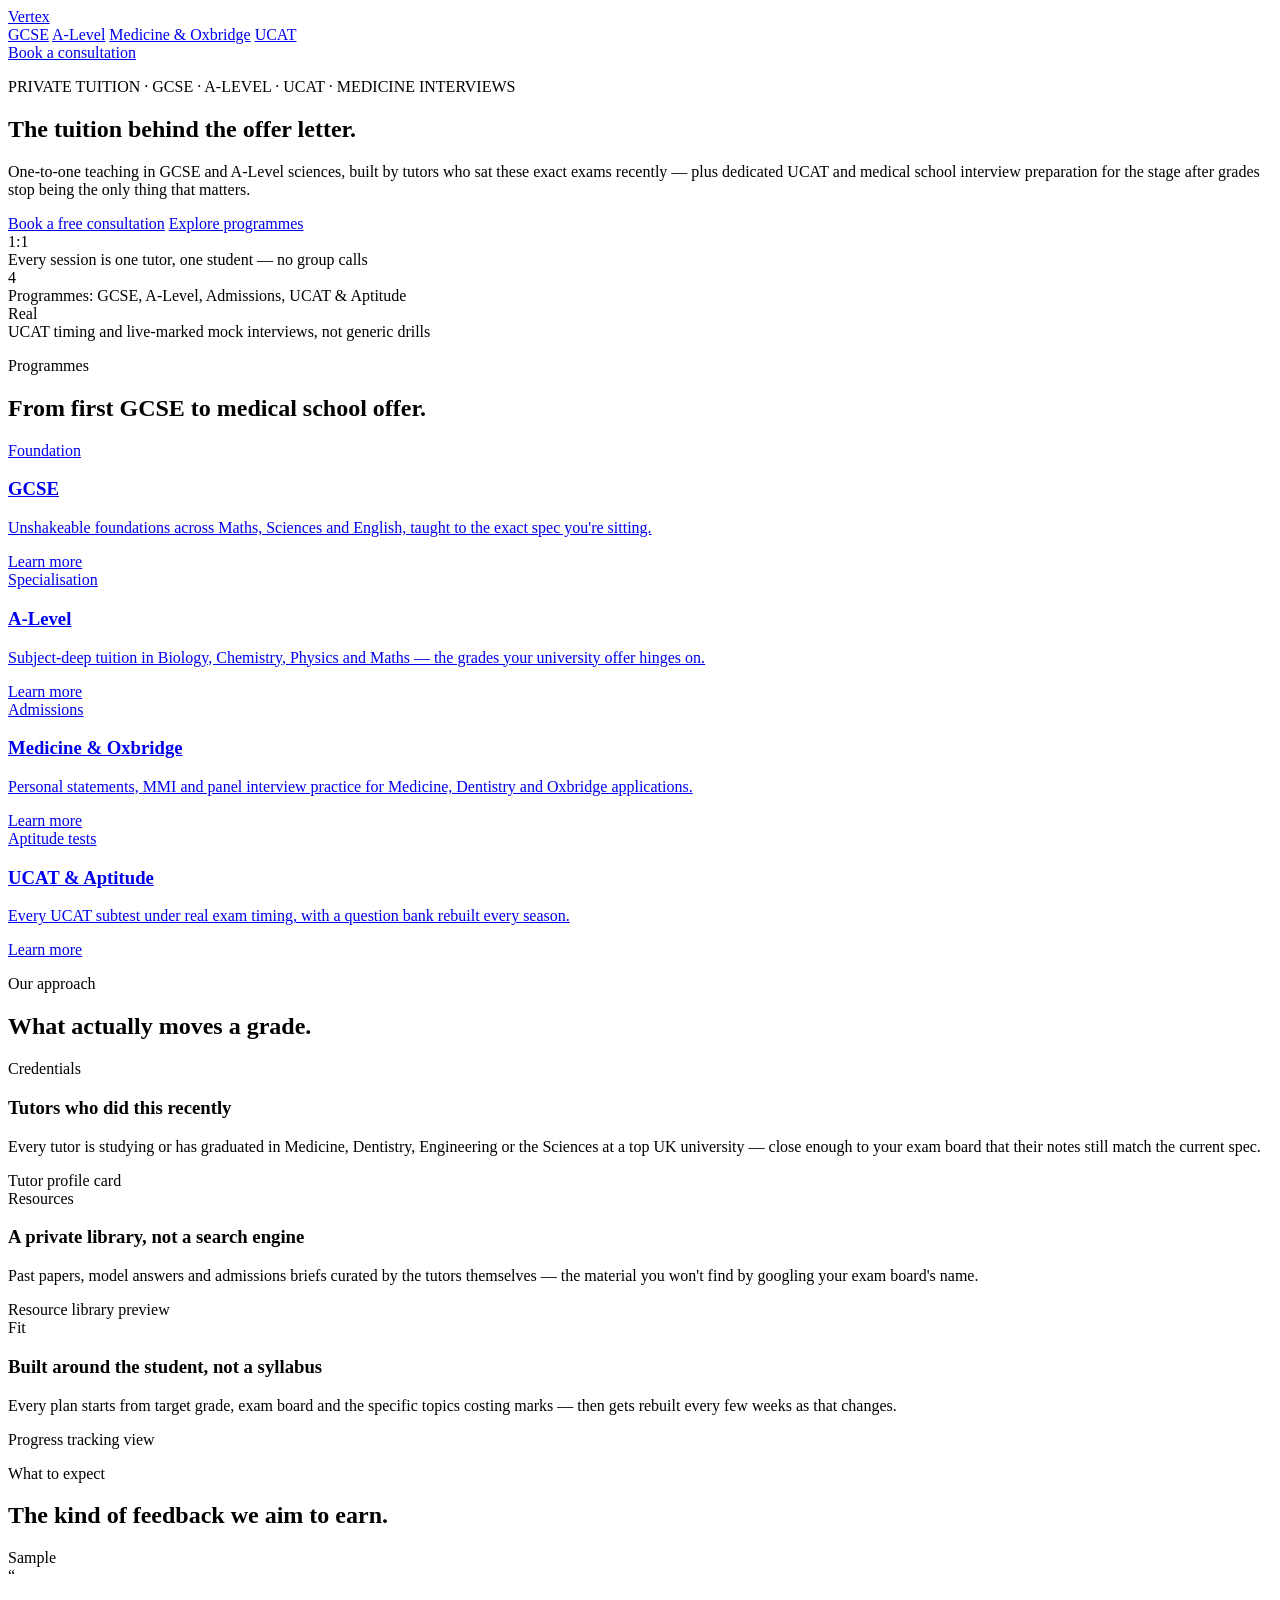
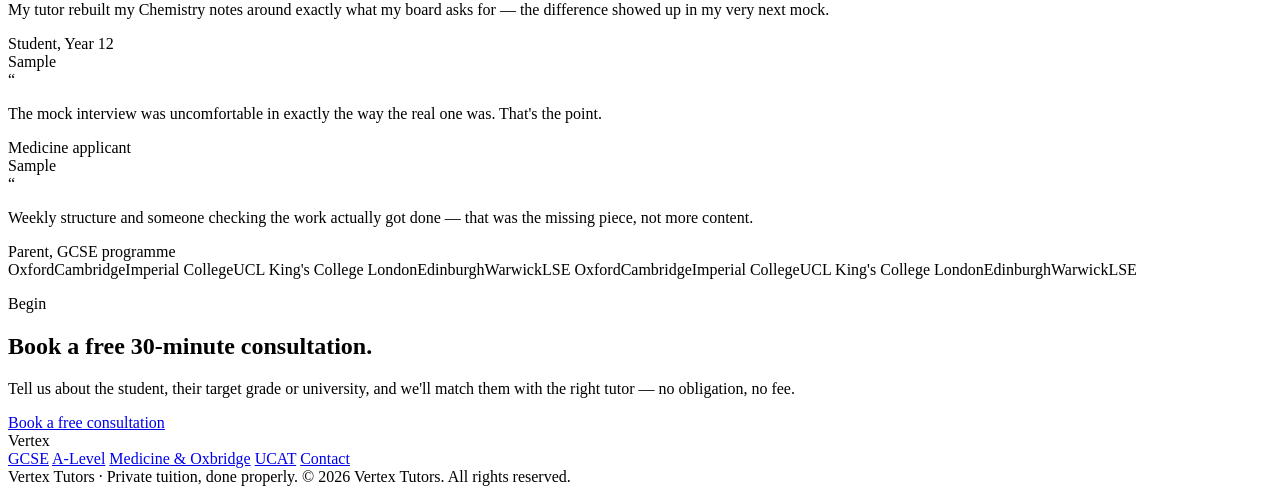
==== index.html @ 4289bbac "Add files via upload" ====
<!DOCTYPE html>
<html lang="en">
<head>
<meta charset="UTF-8">
<meta name="viewport" content="width=device-width, initial-scale=1.0">
<title>Vertex Tutors — GCSE, A-Level, Medicine &amp; UCAT Tuition</title>
<meta name="description" content="One-to-one tuition in GCSE and A-Level sciences, plus specialist UCAT and medical school interview preparation.">
<link rel="stylesheet" href="css/style.css">
</head>
<body data-page="home">

<header id="siteHeader">
  <a class="brand" href="index.html"><span class="dot"></span>Vertex</a>
  <nav class="links">
    <a href="gcse.html" data-page="gcse">GCSE</a>
    <a href="a-level.html" data-page="a-level">A-Level</a>
    <a href="medicine-oxbridge.html" data-page="medicine">Medicine &amp; Oxbridge</a>
    <a href="ucat.html" data-page="ucat">UCAT</a>
  </nav>
  <a class="nav-cta" href="contact.html">Book a consultation</a>
</header>

<section class="hero">
  <div class="hero-inner">
    <p class="eyebrow">PRIVATE TUITION · GCSE · A-LEVEL · UCAT · MEDICINE INTERVIEWS</p>
    <h1>The tuition behind the offer letter.</h1>
    <p class="lede" style="margin-left:auto;margin-right:auto;">
      One-to-one teaching in GCSE and A-Level sciences, built by tutors who sat these
      exact exams recently — plus dedicated UCAT and medical school interview
      preparation for the stage after grades stop being the only thing that matters.
    </p>
    <div class="hero-ctas">
      <a class="btn btn-primary" href="contact.html">Book a free consultation</a>
      <a class="btn btn-ghost" href="#programmes">Explore programmes</a>
    </div>
    <div class="scroll-cue"></div>
  </div>
</section>

<div class="strip">
  <div class="wrap">
    <div class="strip-item">
      <div class="num">1:1</div>
      <div class="label">Every session is one tutor, one student — no group calls</div>
    </div>
    <div class="strip-item">
      <div class="num">4</div>
      <div class="label">Programmes: GCSE, A-Level, Admissions, UCAT &amp; Aptitude</div>
    </div>
    <div class="strip-item">
      <div class="num">Real</div>
      <div class="label">UCAT timing and live-marked mock interviews, not generic drills</div>
    </div>
  </div>
</div>

<section id="programmes">
  <div class="wrap">
    <div class="section-head reveal">
      <p class="eyebrow">Programmes</p>
      <h2>From first GCSE to medical school offer.</h2>
    </div>
    <div class="prog-grid">
      <a class="prog-card reveal" href="gcse.html">
        <div class="prog-stage">Foundation</div>
        <h3>GCSE</h3>
        <p>Unshakeable foundations across Maths, Sciences and English, taught to the exact spec you're sitting.</p>
        <span class="card-link">Learn more</span>
      </a>
      <a class="prog-card reveal" href="a-level.html">
        <div class="prog-stage">Specialisation</div>
        <h3>A-Level</h3>
        <p>Subject-deep tuition in Biology, Chemistry, Physics and Maths — the grades your university offer hinges on.</p>
        <span class="card-link">Learn more</span>
      </a>
      <a class="prog-card reveal" href="medicine-oxbridge.html">
        <div class="prog-stage">Admissions</div>
        <h3>Medicine &amp; Oxbridge</h3>
        <p>Personal statements, MMI and panel interview practice for Medicine, Dentistry and Oxbridge applications.</p>
        <span class="card-link">Learn more</span>
      </a>
      <a class="prog-card reveal" href="ucat.html">
        <div class="prog-stage">Aptitude tests</div>
        <h3>UCAT &amp; Aptitude</h3>
        <p>Every UCAT subtest under real exam timing, with a question bank rebuilt every season.</p>
        <span class="card-link">Learn more</span>
      </a>
    </div>
  </div>
</section>

<section id="approach">
  <div class="section-head reveal">
    <p class="eyebrow">Our approach</p>
    <h2>What actually moves a grade.</h2>
  </div>

  <div class="pillar reveal">
    <div>
      <div class="pillar-tag">Credentials</div>
      <h3>Tutors who did this recently</h3>
      <p>Every tutor is studying or has graduated in Medicine, Dentistry, Engineering or the
      Sciences at a top UK university — close enough to your exam board that their notes
      still match the current spec.</p>
    </div>
    <div class="pillar-visual">Tutor profile card</div>
  </div>

  <div class="pillar reveal">
    <div>
      <div class="pillar-tag">Resources</div>
      <h3>A private library, not a search engine</h3>
      <p>Past papers, model answers and admissions briefs curated by the tutors themselves —
      the material you won't find by googling your exam board's name.</p>
    </div>
    <div class="pillar-visual">Resource library preview</div>
  </div>

  <div class="pillar reveal">
    <div>
      <div class="pillar-tag">Fit</div>
      <h3>Built around the student, not a syllabus</h3>
      <p>Every plan starts from target grade, exam board and the specific topics costing
      marks — then gets rebuilt every few weeks as that changes.</p>
    </div>
    <div class="pillar-visual">Progress tracking view</div>
  </div>
</section>

<section id="results">
  <div class="section-head reveal">
    <p class="eyebrow">What to expect</p>
    <h2>The kind of feedback we aim to earn.</h2>
  </div>
  <div class="quotes">
    <div class="quote-card reveal">
      <span class="sample-tag">Sample</span>
      <div class="quote-mark">&ldquo;</div>
      <p class="qtext">My tutor rebuilt my Chemistry notes around exactly what my board asks for —
      the difference showed up in my very next mock.</p>
      <div class="quote-who">Student, Year 12</div>
    </div>
    <div class="quote-card reveal">
      <span class="sample-tag">Sample</span>
      <div class="quote-mark">&ldquo;</div>
      <p class="qtext">The mock interview was uncomfortable in exactly the way the real one was.
      That's the point.</p>
      <div class="quote-who">Medicine applicant</div>
    </div>
    <div class="quote-card reveal">
      <span class="sample-tag">Sample</span>
      <div class="quote-mark">&ldquo;</div>
      <p class="qtext">Weekly structure and someone checking the work actually got done — that
      was the missing piece, not more content.</p>
      <div class="quote-who">Parent, GCSE programme</div>
    </div>
  </div>
  <div class="marquee-wrap reveal">
    <div class="marquee">
      <span>Oxford</span><span>Cambridge</span><span>Imperial College</span><span>UCL</span>
      <span>King's College London</span><span>Edinburgh</span><span>Warwick</span><span>LSE</span>
      <span>Oxford</span><span>Cambridge</span><span>Imperial College</span><span>UCL</span>
      <span>King's College London</span><span>Edinburgh</span><span>Warwick</span><span>LSE</span>
    </div>
  </div>
</section>

<section>
  <div class="cta-band reveal">
    <p class="eyebrow">Begin</p>
    <h2>Book a free 30-minute consultation.</h2>
    <p class="lede">Tell us about the student, their target grade or university, and we'll
    match them with the right tutor — no obligation, no fee.</p>
    <a class="btn btn-primary" href="contact.html">Book a free consultation</a>
  </div>
</section>

<footer>
  <div class="foot-wrap">
    <div class="brand" style="font-size:16px;"><span class="dot"></span>Vertex</div>
    <div class="foot-links">
      <a href="gcse.html">GCSE</a>
      <a href="a-level.html">A-Level</a>
      <a href="medicine-oxbridge.html">Medicine &amp; Oxbridge</a>
      <a href="ucat.html">UCAT</a>
      <a href="contact.html">Contact</a>
    </div>
  </div>
  <div class="foot-wrap foot-fine">
    <span>Vertex Tutors · Private tuition, done properly.</span>
    <span>© 2026 Vertex Tutors. All rights reserved.</span>
  </div>
</footer>

<script src="js/main.js" defer></script>
</body>
</html>
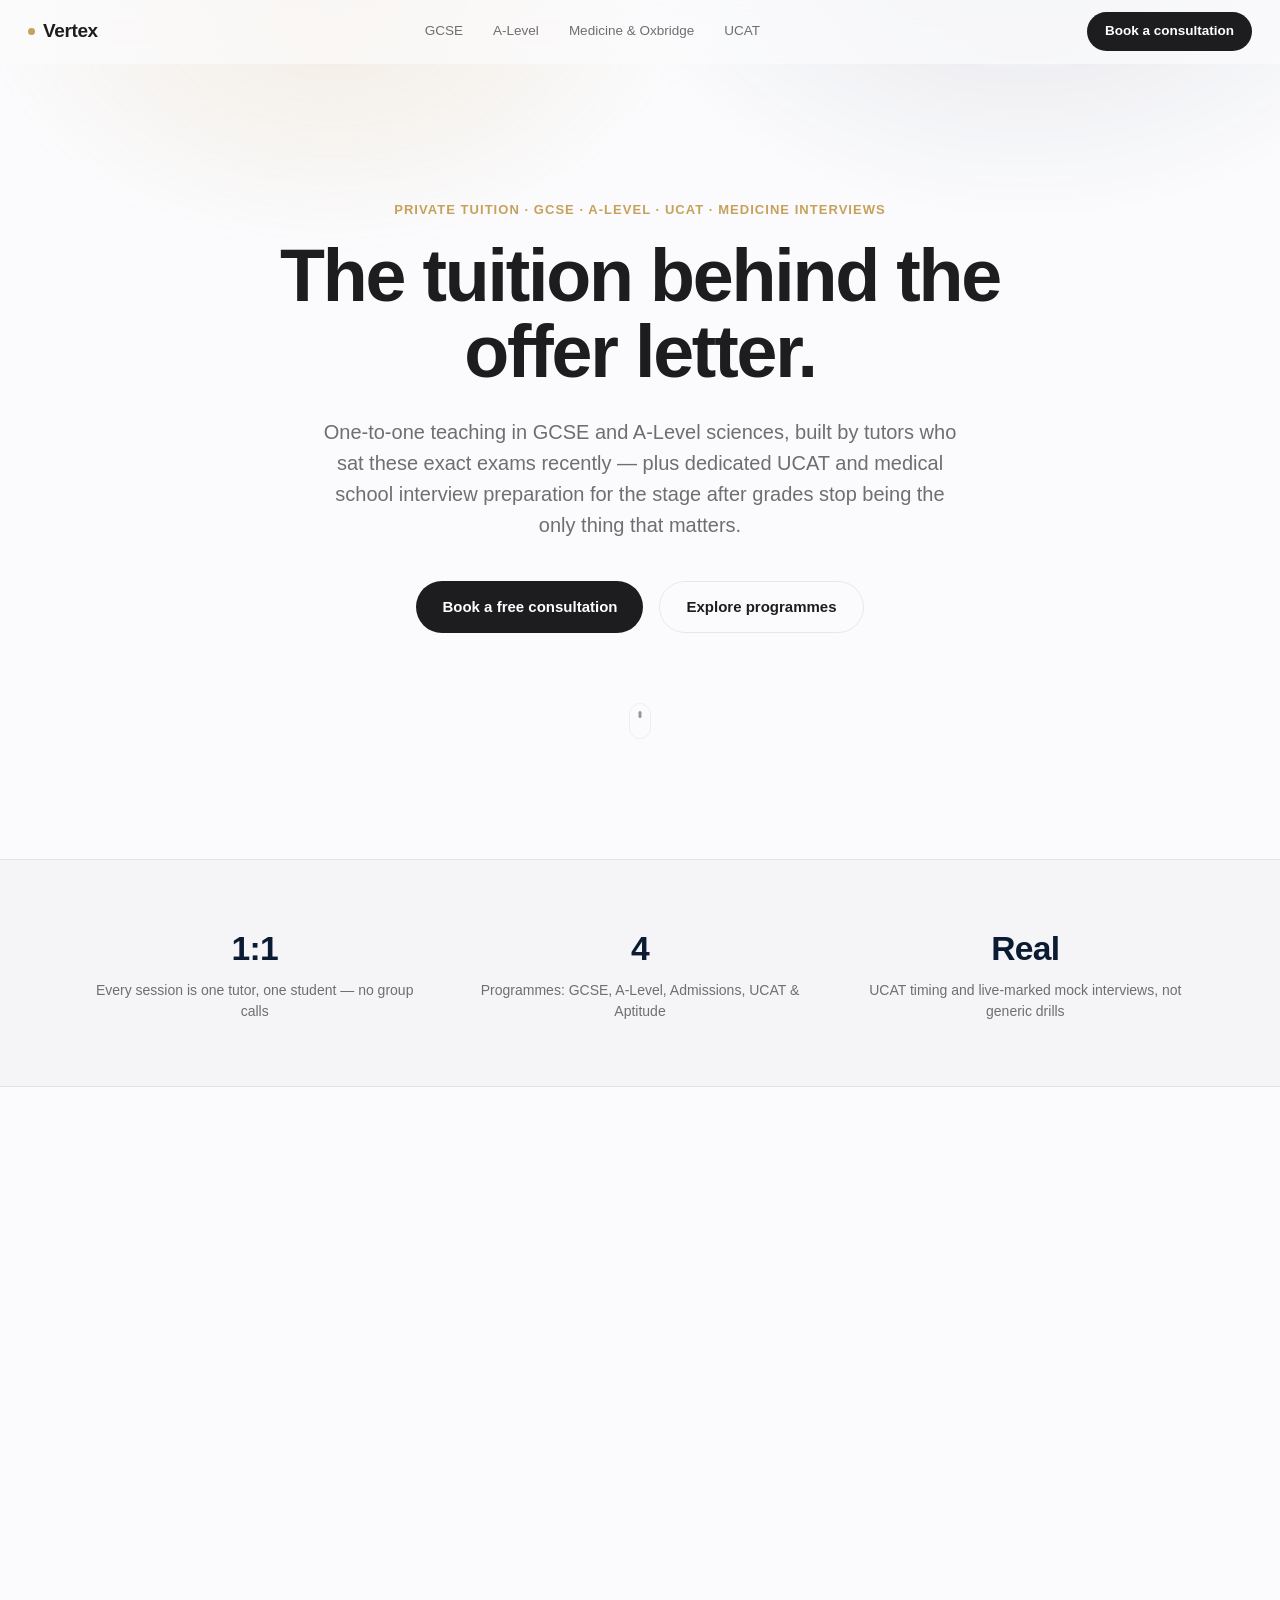
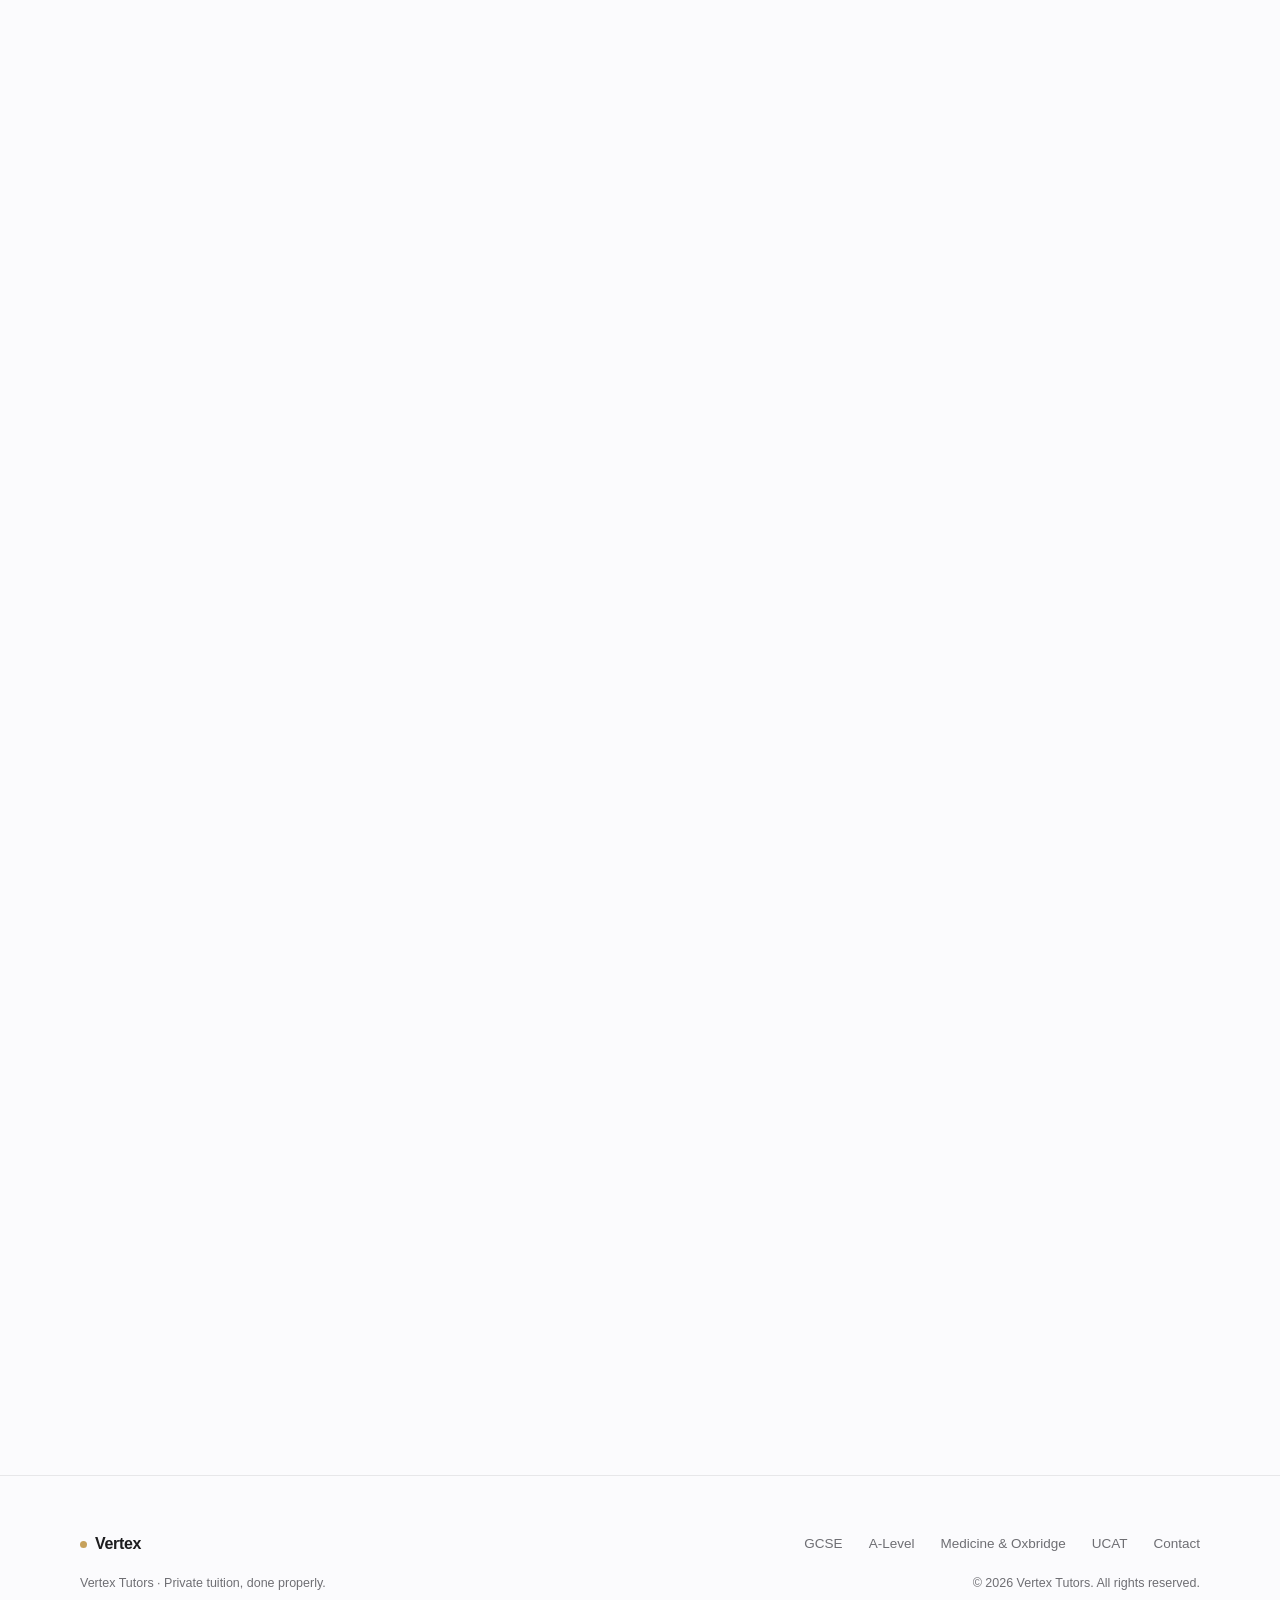
==== commit 846962da: "Fix stylesheet link path in index.html" ====
--- a/index.html
+++ b/index.html
@@ -5,7 +5,7 @@
 <meta name="viewport" content="width=device-width, initial-scale=1.0">
 <title>Vertex Tutors — GCSE, A-Level, Medicine &amp; UCAT Tuition</title>
 <meta name="description" content="One-to-one tuition in GCSE and A-Level sciences, plus specialist UCAT and medical school interview preparation.">
-<link rel="stylesheet" href="css/style.css">
+<link rel="stylesheet" href="style.css">
 </head>
 <body data-page="home">
 
--- a/style.css
+++ b/style.css
@@ -0,0 +1,217 @@
+:root{
+  --ink:#1d1d1f;
+  --ink-soft:#6e6e73;
+  --paper:#fbfbfd;
+  --mist:#f5f5f7;
+  --navy:#0b1b33;
+  --navy-2:#132b4f;
+  --brass:#c6a15b;
+  --brass-light:#e7cf9a;
+  --line:rgba(0,0,0,.08);
+  --line-dark:rgba(255,255,255,.14);
+  --radius:20px;
+  --font: -apple-system, BlinkMacSystemFont, "SF Pro Display", "SF Pro Text", "Helvetica Neue", Helvetica, Arial, sans-serif;
+}
+*{box-sizing:border-box;}
+html{scroll-behavior:smooth;}
+@media (prefers-reduced-motion: reduce){
+  html{scroll-behavior:auto;}
+  *{animation-duration:.001ms !important; transition-duration:.001ms !important;}
+}
+body{
+  margin:0; font-family:var(--font); color:var(--ink); background:var(--paper);
+  -webkit-font-smoothing:antialiased; line-height:1.5;
+}
+a{color:inherit; text-decoration:none;}
+img{max-width:100%; display:block;}
+section{padding:120px 24px;}
+.wrap{max-width:1120px; margin:0 auto;}
+.eyebrow{font-size:13px; font-weight:600; letter-spacing:.08em; text-transform:uppercase; color:var(--brass); margin:0 0 18px;}
+h1,h2,h3{margin:0; letter-spacing:-0.03em; font-weight:600;}
+h2{font-size:clamp(2rem,4.2vw,3.1rem); letter-spacing:-0.025em; line-height:1.08;}
+p{color:var(--ink-soft); margin:0;}
+.lede{font-size:clamp(1.05rem,1.6vw,1.25rem); line-height:1.55; max-width:640px;}
+button{font-family:inherit; cursor:pointer;}
+
+a:focus-visible, button:focus-visible, input:focus-visible, select:focus-visible, textarea:focus-visible, summary:focus-visible{
+  outline:2px solid var(--brass); outline-offset:3px; border-radius:6px;
+}
+
+/* NAV */
+header{
+  position:fixed; top:0; left:0; right:0; z-index:100;
+  display:flex; align-items:center; justify-content:space-between;
+  padding:0 28px; height:64px;
+  background:rgba(251,251,253,.72);
+  backdrop-filter:saturate(180%) blur(20px); -webkit-backdrop-filter:saturate(180%) blur(20px);
+  border-bottom:1px solid transparent; transition:border-color .3s ease;
+}
+header.scrolled{border-bottom-color:var(--line);}
+.brand{font-size:19px; font-weight:700; letter-spacing:-0.02em; display:flex; align-items:center; gap:8px;}
+.brand .dot{width:7px; height:7px; border-radius:50%; background:var(--brass); display:inline-block;}
+nav.links{display:flex; gap:30px; font-size:13.5px;}
+nav.links a{color:var(--ink-soft); transition:color .2s;}
+nav.links a:hover{color:var(--ink);}
+nav.links a.active{color:var(--ink); font-weight:600;}
+.nav-cta{font-size:13.5px; font-weight:600; background:var(--ink); color:#fff; padding:9px 18px; border-radius:100px; transition:background .2s;}
+.nav-cta:hover{background:#000;}
+
+/* PAGE HERO (subject pages) */
+.page-hero{
+  position:relative; padding:170px 24px 90px; text-align:center; overflow:hidden;
+}
+.page-hero::before{
+  content:""; position:absolute; inset:-20% -10% auto -10%; height:640px;
+  background:
+    radial-gradient(560px 380px at 28% 15%, rgba(198,161,91,.14), transparent 60%),
+    radial-gradient(640px 460px at 78% 5%, rgba(11,27,51,.08), transparent 60%);
+  filter:blur(10px); pointer-events:none;
+}
+.page-hero-inner{position:relative; max-width:760px; margin:0 auto;}
+.page-hero h1{font-size:clamp(2.2rem,5.2vw,3.6rem); line-height:1.06;}
+.page-hero .lede{margin:22px auto 0;}
+
+/* HOME HERO (bigger) */
+.hero{position:relative; padding:200px 24px 120px; text-align:center; overflow:hidden;}
+.hero::before{
+  content:""; position:absolute; inset:-20% -10% auto -10%; height:900px;
+  background:
+    radial-gradient(600px 400px at 30% 20%, rgba(198,161,91,.16), transparent 60%),
+    radial-gradient(700px 500px at 75% 10%, rgba(11,27,51,.10), transparent 60%);
+  filter:blur(10px); pointer-events:none;
+}
+.hero-inner{position:relative; max-width:840px; margin:0 auto;}
+.hero h1{font-size:clamp(2.6rem,6.4vw,4.6rem); line-height:1.04;}
+.hero .lede{margin:26px auto 0;}
+
+.hero-ctas{display:flex; gap:16px; justify-content:center; margin-top:40px; flex-wrap:wrap;}
+.btn{display:inline-flex; align-items:center; gap:8px; padding:14px 26px; border-radius:100px; font-size:15px; font-weight:600; border:none; transition:transform .25s ease, box-shadow .25s ease, background .25s ease;}
+.btn-primary{background:var(--ink); color:#fff;}
+.btn-primary:hover{background:#000; transform:translateY(-1px); box-shadow:0 10px 24px rgba(0,0,0,.18);}
+.btn-ghost{background:transparent; color:var(--ink); border:1px solid var(--line);}
+.btn-ghost:hover{border-color:var(--ink);}
+
+.scroll-cue{margin:70px auto 0; width:22px; height:36px; border:1.5px solid var(--line); border-radius:14px; position:relative; opacity:.7;}
+.scroll-cue::after{content:""; position:absolute; top:7px; left:50%; width:3px; height:7px; background:var(--ink-soft); border-radius:3px; transform:translateX(-50%); animation:cue 1.8s infinite;}
+@keyframes cue{0%{opacity:1; transform:translate(-50%,0);}70%{opacity:0; transform:translate(-50%,8px);}100%{opacity:0;}}
+
+/* FEATURE / STAT STRIP */
+.strip{padding:64px 24px; border-top:1px solid var(--line); border-bottom:1px solid var(--line); background:var(--mist);}
+.strip .wrap{display:grid; grid-template-columns:repeat(3,1fr); gap:36px;}
+.strip-item{text-align:center;}
+.strip-item .num{font-size:2.1rem; font-weight:700; letter-spacing:-0.02em; color:var(--navy);}
+.strip-item .label{font-size:14px; color:var(--ink-soft); margin-top:6px;}
+
+/* reveal on scroll */
+.reveal{opacity:0; transform:translateY(24px); transition:opacity .7s ease, transform .7s ease;}
+.reveal.in{opacity:1; transform:none;}
+
+/* PROGRAMME / TOPIC CARDS */
+.section-head{max-width:640px; margin-bottom:64px;}
+.prog-grid{display:grid; grid-template-columns:repeat(4,1fr); gap:20px;}
+.topic-grid{display:grid; grid-template-columns:repeat(3,1fr); gap:20px;}
+.prog-card{background:#fff; border:1px solid var(--line); border-radius:var(--radius); padding:32px 26px; display:flex; flex-direction:column; gap:16px; transition:transform .3s ease, box-shadow .3s ease;}
+.prog-card:hover{transform:translateY(-6px); box-shadow:0 20px 40px rgba(0,0,0,.07);}
+.prog-stage{font-size:11.5px; font-weight:700; text-transform:uppercase; letter-spacing:.07em; color:var(--brass);}
+.prog-card h3{font-size:1.25rem;}
+.prog-card p{font-size:14.5px;}
+.prog-list{list-style:none; padding:0; margin:6px 0 0; display:flex; flex-direction:column; gap:8px;}
+.prog-list li{font-size:13.5px; color:var(--ink-soft); padding-left:18px; position:relative;}
+.prog-list li::before{content:"–"; position:absolute; left:0; color:var(--brass);}
+.card-link{margin-top:auto; font-size:13.5px; font-weight:600; color:var(--ink);}
+.card-link::after{content:" →"; }
+
+/* SIGNATURE: UCAT DEMO */
+.demo-section{background:linear-gradient(160deg,var(--navy),var(--navy-2)); color:#fff; border-radius:32px; margin:0 auto; max-width:1120px;}
+.demo-section .eyebrow{color:var(--brass-light);}
+.demo-section h2{color:#fff;}
+.demo-section .lede{color:rgba(255,255,255,.72);}
+.demo-shell{margin-top:56px; background:rgba(255,255,255,.04); border:1px solid var(--line-dark); border-radius:24px; padding:36px; display:grid; grid-template-columns:180px 1fr; gap:36px; align-items:start;}
+.timer-wrap{display:flex; flex-direction:column; align-items:center; gap:14px;}
+.timer-ring{width:140px; height:140px; transform:rotate(-90deg);}
+.timer-ring circle{fill:none; stroke-width:6;}
+.timer-track{stroke:rgba(255,255,255,.12);}
+.timer-bar{stroke:var(--brass-light); stroke-linecap:round; transition:stroke-dashoffset 1s linear;}
+.timer-num{margin-top:-98px; font-size:28px; font-weight:700; letter-spacing:-0.02em;}
+.timer-label{font-size:12px; color:rgba(255,255,255,.55); text-transform:uppercase; letter-spacing:.08em; margin-top:98px;}
+.subtest-tabs{display:flex; gap:8px; flex-wrap:wrap; margin-bottom:22px;}
+.tab{padding:8px 16px; border-radius:100px; font-size:13px; font-weight:600; border:1px solid var(--line-dark); background:transparent; color:rgba(255,255,255,.7); transition:all .2s ease;}
+.tab.active{background:var(--brass-light); color:var(--navy); border-color:var(--brass-light);}
+.q-card{min-height:150px;}
+.q-context{font-size:13px; color:rgba(255,255,255,.5); margin-bottom:8px; text-transform:uppercase; letter-spacing:.05em;}
+.q-text{font-size:16.5px; line-height:1.6; color:#fff; margin-bottom:20px;}
+.options{display:grid; grid-template-columns:1fr 1fr; gap:10px;}
+.opt{text-align:left; padding:12px 16px; border-radius:12px; font-size:14.5px; border:1px solid var(--line-dark); background:rgba(255,255,255,.03); color:#fff; transition:all .2s ease;}
+.opt:hover{border-color:rgba(255,255,255,.35);}
+.opt.correct{background:rgba(122,214,150,.16); border-color:#7ad696; color:#dff7e6;}
+.opt.incorrect{background:rgba(230,120,120,.14); border-color:#e67878; color:#fadada;}
+.feedback{margin-top:14px; font-size:13.5px; min-height:18px; color:var(--brass-light);}
+
+/* APPROACH PILLARS */
+.pillar{display:grid; grid-template-columns:1fr 1fr; gap:60px; align-items:center; padding:56px 0; border-top:1px solid var(--line);}
+.pillar:last-child{border-bottom:1px solid var(--line);}
+.pillar-tag{font-size:12px; font-weight:700; color:var(--brass); text-transform:uppercase; letter-spacing:.08em; margin-bottom:10px;}
+.pillar h3{font-size:1.6rem; margin-bottom:14px;}
+.pillar p{font-size:15.5px;}
+.pillar-visual{height:200px; border-radius:20px; background:var(--mist); display:flex; align-items:center; justify-content:center; font-size:13px; color:var(--ink-soft); border:1px solid var(--line);}
+
+/* TESTIMONIALS */
+.quotes{display:grid; grid-template-columns:repeat(3,1fr); gap:22px;}
+.quote-card{background:var(--mist); border-radius:var(--radius); padding:30px 26px; display:flex; flex-direction:column; gap:18px; position:relative;}
+.quote-mark{font-size:34px; color:var(--brass); font-weight:700; line-height:1;}
+.quote-card p.qtext{color:var(--ink); font-size:15px; line-height:1.55;}
+.quote-who{font-size:13px; color:var(--ink-soft);}
+.sample-tag{position:absolute; top:18px; right:18px; font-size:10.5px; letter-spacing:.06em; text-transform:uppercase; color:var(--ink-soft); background:#fff; border:1px solid var(--line); padding:3px 8px; border-radius:100px;}
+.marquee-wrap{overflow:hidden; margin-top:56px; border-top:1px solid var(--line); border-bottom:1px solid var(--line); padding:22px 0;}
+.marquee{display:flex; gap:52px; white-space:nowrap; animation:scroll 28s linear infinite; width:max-content;}
+@keyframes scroll{from{transform:translateX(0);}to{transform:translateX(-50%);}}
+.marquee span{font-size:14px; color:var(--ink-soft); font-weight:600;}
+
+/* FAQ */
+.faq{max-width:760px;}
+.faq details{border-top:1px solid var(--line); padding:22px 0;}
+.faq details:last-child{border-bottom:1px solid var(--line);}
+.faq summary{cursor:pointer; font-size:16px; font-weight:600; list-style:none; display:flex; justify-content:space-between; align-items:center; gap:20px;}
+.faq summary::-webkit-details-marker{display:none;}
+.faq summary::after{content:"+"; font-size:20px; color:var(--brass); font-weight:400; flex-shrink:0;}
+.faq details[open] summary::after{content:"–";}
+.faq p{margin-top:14px; font-size:14.5px; line-height:1.6;}
+
+/* CTA BAND */
+.cta-band{background:var(--mist); border-radius:32px; padding:64px; text-align:center; display:flex; flex-direction:column; align-items:center; gap:22px;}
+.cta-band h2{max-width:520px;}
+
+/* CONTACT */
+.contact-box{background:var(--mist); border-radius:32px; padding:64px; display:grid; grid-template-columns:1fr 1fr; gap:56px;}
+.form-row{display:flex; flex-direction:column; gap:8px; margin-bottom:18px;}
+.form-row label{font-size:13px; font-weight:600; color:var(--ink);}
+.form-row input, .form-row select, .form-row textarea{padding:12px 14px; border-radius:12px; border:1px solid var(--line); font-size:14.5px; font-family:inherit; background:#fff; color:var(--ink);}
+.form-row textarea{resize:vertical; min-height:90px;}
+.form-success{display:none; text-align:center; padding:40px 10px;}
+.form-success h3{margin-bottom:10px;}
+.form-success p{font-size:14.5px;}
+
+footer{padding:56px 24px 40px; border-top:1px solid var(--line);}
+.foot-wrap{max-width:1120px; margin:0 auto; display:flex; justify-content:space-between; align-items:center; flex-wrap:wrap; gap:20px;}
+.foot-links{display:flex; gap:26px; font-size:13.5px; color:var(--ink-soft);}
+.foot-fine{font-size:12.5px; color:var(--ink-soft); margin-top:18px;}
+
+@media (max-width:860px){
+  nav.links{display:none;}
+  .strip .wrap{grid-template-columns:1fr; gap:28px;}
+  .prog-grid{grid-template-columns:1fr 1fr;}
+  .topic-grid{grid-template-columns:1fr;}
+  .demo-shell{grid-template-columns:1fr;}
+  .timer-wrap{flex-direction:row; justify-content:center;}
+  .timer-num{margin-top:0; position:relative; margin-left:-98px;}
+  .pillar{grid-template-columns:1fr;}
+  .pillar-visual{order:-1; height:140px;}
+  .quotes{grid-template-columns:1fr;}
+  .contact-box{grid-template-columns:1fr; padding:40px 26px;}
+  .cta-band{padding:44px 26px;}
+  section{padding:80px 20px;}
+}
+@media (max-width:520px){
+  .prog-grid{grid-template-columns:1fr;}
+  .options{grid-template-columns:1fr;}
+}
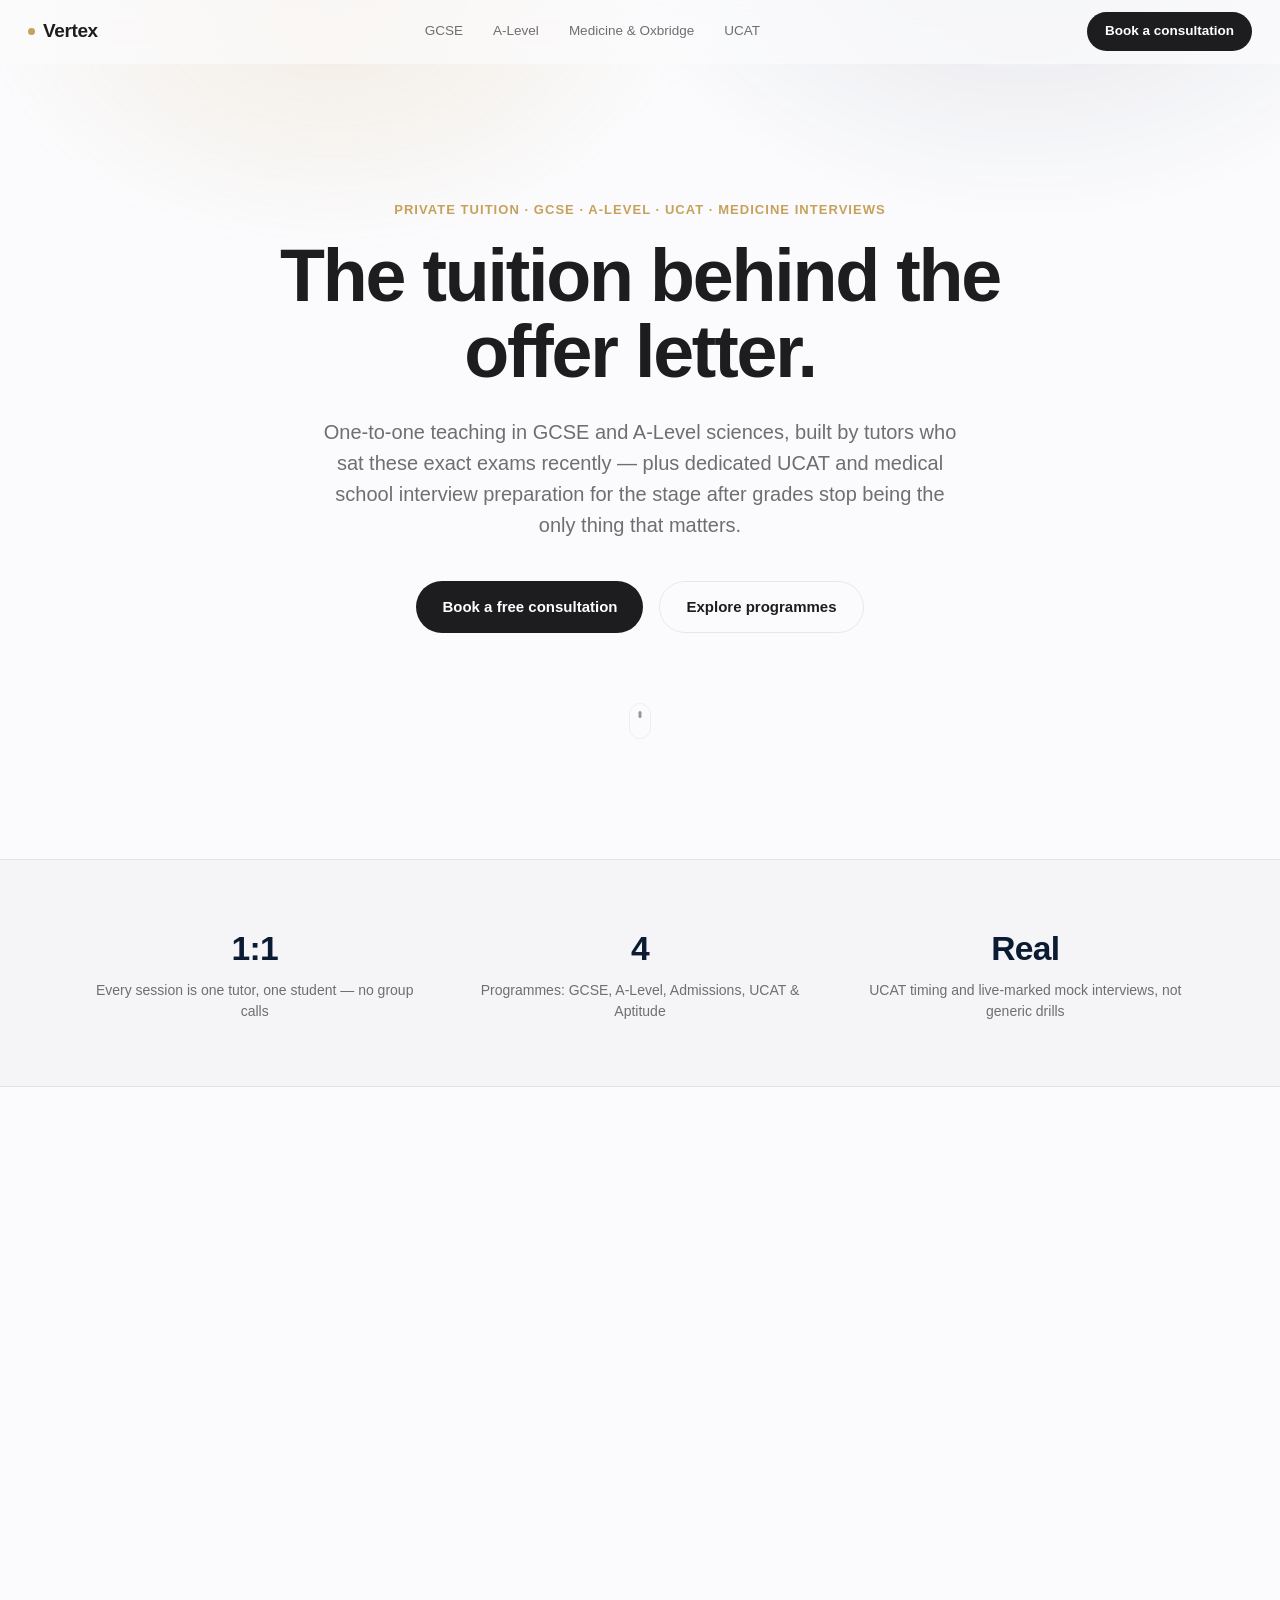
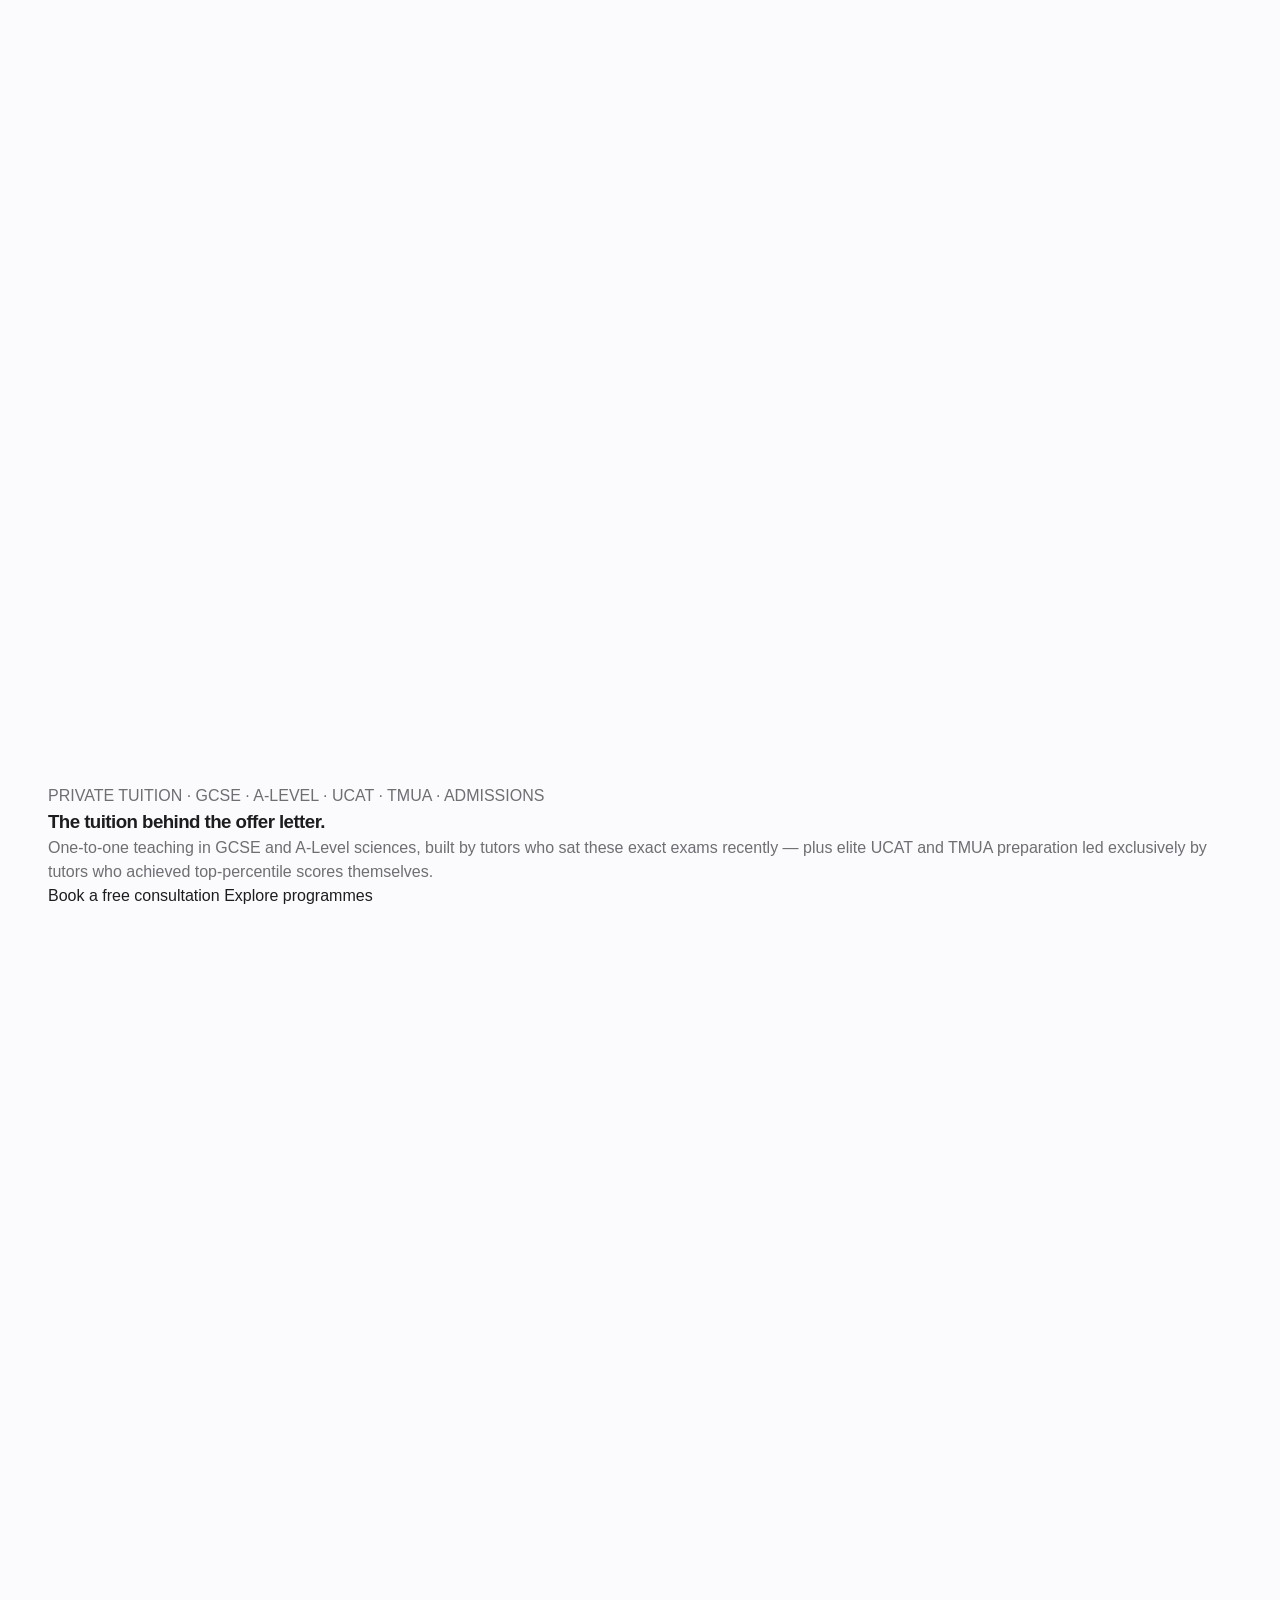
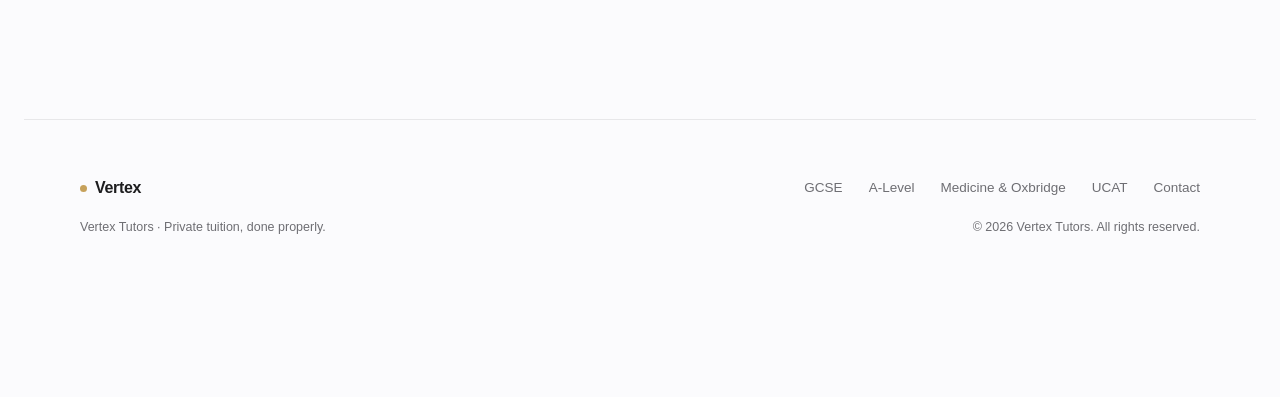
==== commit 02791d5f: "Update index.html" ====
--- a/index.html
+++ b/index.html
@@ -163,8 +163,22 @@
       <span>King's College London</span><span>Edinburgh</span><span>Warwick</span><span>LSE</span>
     </div>
   </div>
-</section>
-
+<section>
+  <div>
+    <p>PRIVATE TUITION · GCSE · A-LEVEL · UCAT · TMUA · ADMISSIONS</p>
+    <h1>The tuition behind the offer letter.</h1>
+    <p>
+      One-to-one teaching in GCSE and A-Level sciences, built by tutors who sat these
+      exact exams recently — plus elite UCAT and TMUA preparation led exclusively by tutors who achieved top-percentile scores themselves.
+    </p>
+    <div>
+      <a href="contact.html">Book a free consultation</a>
+      <a href="#programmes">Explore programmes</a>
+    </div>
+    <div></div>
+  </div>
+</section>
+  
 <section>
   <div class="cta-band reveal">
     <p class="eyebrow">Begin</p>
